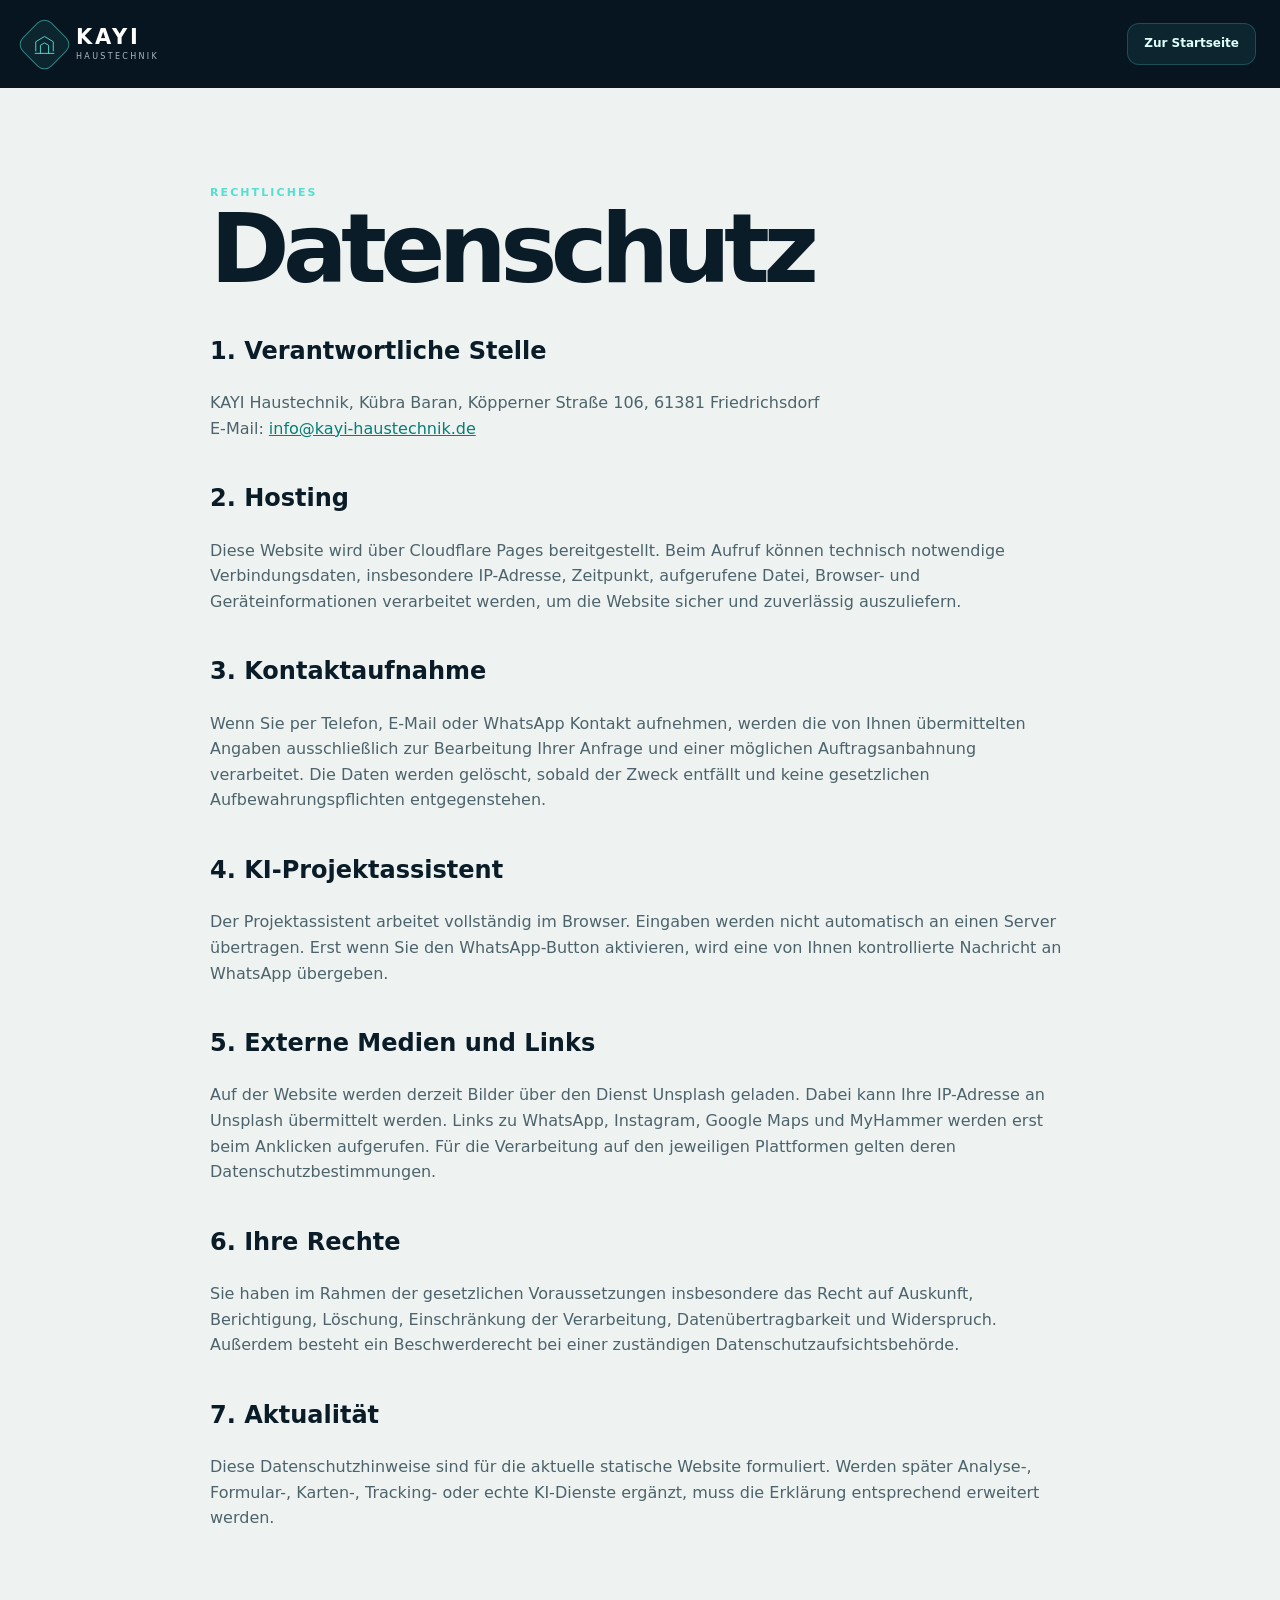
==== datenschutz.html @ f4cd5884 "Add privacy page for static Cloudflare deployment" ====
<!doctype html><html lang="de"><head><meta charset="UTF-8"><meta name="viewport" content="width=device-width,initial-scale=1"><meta name="robots" content="index,follow"><meta name="theme-color" content="#071521"><link rel="icon" href="/favicon.svg" type="image/svg+xml"><link rel="stylesheet" href="/styles.css"><title>Datenschutz | KAYI Haustechnik</title></head><body class="legal-page"><header class="legal-header"><nav class="nav container"><a class="brand" href="/"><span class="brand-mark" aria-hidden="true"><svg viewBox="0 0 48 48"><path d="M9 34V18l15-9 15 9v16"></path><path d="M17 38V24l7-4 7 4v14"></path><path d="M8 38h32"></path></svg></span><span class="brand-copy"><strong>KAYI</strong><small>HAUSTECHNIK</small></span></a><a class="button button-small button-ghost" href="/">Zur Startseite</a></nav></header><main class="legal-main"><article class="container"><span class="section-index">RECHTLICHES</span><h1>Datenschutz</h1><h2>1. Verantwortliche Stelle</h2><p>KAYI Haustechnik, Kübra Baran, Köpperner Straße 106, 61381 Friedrichsdorf<br>E-Mail: <a href="mailto:info@kayi-haustechnik.de">info@kayi-haustechnik.de</a></p><h2>2. Hosting</h2><p>Diese Website wird über Cloudflare Pages bereitgestellt. Beim Aufruf können technisch notwendige Verbindungsdaten, insbesondere IP-Adresse, Zeitpunkt, aufgerufene Datei, Browser- und Geräteinformationen verarbeitet werden, um die Website sicher und zuverlässig auszuliefern.</p><h2>3. Kontaktaufnahme</h2><p>Wenn Sie per Telefon, E-Mail oder WhatsApp Kontakt aufnehmen, werden die von Ihnen übermittelten Angaben ausschließlich zur Bearbeitung Ihrer Anfrage und einer möglichen Auftragsanbahnung verarbeitet. Die Daten werden gelöscht, sobald der Zweck entfällt und keine gesetzlichen Aufbewahrungspflichten entgegenstehen.</p><h2>4. KI-Projektassistent</h2><p>Der Projektassistent arbeitet vollständig im Browser. Eingaben werden nicht automatisch an einen Server übertragen. Erst wenn Sie den WhatsApp-Button aktivieren, wird eine von Ihnen kontrollierte Nachricht an WhatsApp übergeben.</p><h2>5. Externe Medien und Links</h2><p>Auf der Website werden derzeit Bilder über den Dienst Unsplash geladen. Dabei kann Ihre IP-Adresse an Unsplash übermittelt werden. Links zu WhatsApp, Instagram, Google Maps und MyHammer werden erst beim Anklicken aufgerufen. Für die Verarbeitung auf den jeweiligen Plattformen gelten deren Datenschutzbestimmungen.</p><h2>6. Ihre Rechte</h2><p>Sie haben im Rahmen der gesetzlichen Voraussetzungen insbesondere das Recht auf Auskunft, Berichtigung, Löschung, Einschränkung der Verarbeitung, Datenübertragbarkeit und Widerspruch. Außerdem besteht ein Beschwerderecht bei einer zuständigen Datenschutzaufsichtsbehörde.</p><h2>7. Aktualität</h2><p>Diese Datenschutzhinweise sind für die aktuelle statische Website formuliert. Werden später Analyse-, Formular-, Karten-, Tracking- oder echte KI-Dienste ergänzt, muss die Erklärung entsprechend erweitert werden.</p></article></main></body></html>
---- styles.css ----
:root{--bg:#071521;--bg-soft:#0b1d2b;--surface:rgba(255,255,255,.065);--surface-strong:#102735;--ink:#f4f7f8;--muted:#aab8c0;--line:rgba(255,255,255,.13);--cyan:#54dfd1;--cyan-strong:#22c7b8;--warm:#ff9f66;--paper:#eef3f2;--paper-deep:#dfe8e6;--dark-ink:#0a1c27;--radius:24px;--shadow:0 35px 90px rgba(0,0,0,.32);--container:min(1240px,calc(100vw - 48px))}*{box-sizing:border-box}html{scroll-behavior:smooth}body{margin:0;background:var(--bg);color:var(--ink);font-family:Inter,ui-sans-serif,system-ui,-apple-system,BlinkMacSystemFont,"Segoe UI",sans-serif;font-size:16px;line-height:1.6;overflow-x:hidden}body.menu-open,body.dialog-open{overflow:hidden}button,input,textarea{font:inherit}a{color:inherit;text-decoration:none}button{color:inherit}img,svg{display:block;max-width:100%}svg{fill:none;stroke:currentColor;stroke-width:1.7;stroke-linecap:round;stroke-linejoin:round}.container{width:var(--container);margin-inline:auto}.section{position:relative;padding:116px 0}.skip-link{position:fixed;left:16px;top:-60px;z-index:9999;background:#fff;color:#000;padding:10px 16px;border-radius:8px}.skip-link:focus{top:16px}.ambient{position:fixed;z-index:-3;border-radius:50%;filter:blur(90px);pointer-events:none;opacity:.23}.ambient-one{width:520px;height:520px;right:-220px;top:130px;background:#1ec7b7}.ambient-two{width:440px;height:440px;left:-260px;top:820px;background:#f27d50;opacity:.09}.noise{position:fixed;inset:0;z-index:-1;pointer-events:none;opacity:.035;background-image:url("data:image/svg+xml,%3Csvg viewBox='0 0 180 180' xmlns='http://www.w3.org/2000/svg'%3E%3Cfilter id='n'%3E%3CfeTurbulence type='fractalNoise' baseFrequency='.8' numOctaves='3' stitchTiles='stitch'/%3E%3C/filter%3E%3Crect width='100%25' height='100%25' filter='url(%23n)' opacity='.55'/%3E%3C/svg%3E")}.site-header{position:relative;z-index:100}.topline{border-bottom:1px solid var(--line);color:#b5c3ca;font-size:12px;letter-spacing:.05em}.topline-inner{display:flex;align-items:center;justify-content:space-between;min-height:38px}.topline-inner>span{display:flex;align-items:center;gap:8px}.status-dot{width:7px;height:7px;border-radius:50%;background:var(--cyan);box-shadow:0 0 0 5px rgba(84,223,209,.12)}.topline-links{display:flex;gap:26px}.topline a:hover{color:var(--cyan)}.nav{height:88px;display:flex;align-items:center;justify-content:space-between}.site-header.scrolled{position:fixed;top:0;left:0;right:0;background:rgba(7,21,33,.83);backdrop-filter:blur(18px);border-bottom:1px solid var(--line);animation:slideDown .3s ease both}.site-header.scrolled .topline{display:none}.site-header.scrolled .nav{height:72px}@keyframes slideDown{from{transform:translateY(-100%)}}.brand{display:inline-flex;align-items:center;gap:11px}.brand-mark{width:41px;height:41px;border:1px solid rgba(84,223,209,.5);background:rgba(84,223,209,.08);display:grid;place-items:center;transform:rotate(45deg);border-radius:10px}.brand-mark svg{width:28px;transform:rotate(-45deg);color:var(--cyan);stroke-width:1.6}.brand-copy{display:flex;flex-direction:column;line-height:1}.brand-copy strong{font-size:21px;letter-spacing:.13em}.brand-copy small{color:var(--muted);letter-spacing:.29em;font-size:8px;margin-top:5px}.nav-menu{display:flex;align-items:center;gap:31px;font-size:14px}.nav-menu>a{color:#c9d2d7;position:relative}.nav-menu>a:after{content:"";position:absolute;height:1px;background:var(--cyan);left:0;right:100%;bottom:-6px;transition:right .25s ease}.nav-menu>a:hover{color:#fff}.nav-menu>a:hover:after{right:0}.menu-toggle{display:none;border:0;background:transparent;width:44px;height:44px;padding:10px}.menu-toggle span{display:block;height:1px;background:#fff;margin:7px 0;transition:transform .25s ease}.button{display:inline-flex;align-items:center;justify-content:center;gap:12px;min-height:54px;padding:0 22px;border:1px solid transparent;border-radius:14px;font-weight:720;font-size:14px;cursor:pointer;transition:transform .25s ease,background .25s ease,border-color .25s ease,box-shadow .25s ease}.button:hover{transform:translateY(-2px)}.button svg{width:20px}.button-primary{background:var(--cyan);color:#05211f;box-shadow:0 14px 35px rgba(34,199,184,.18)}.button-primary:hover{background:#77eee2;box-shadow:0 17px 42px rgba(34,199,184,.28)}.button-secondary{color:#fff;background:rgba(255,255,255,.045);border-color:var(--line)}.button-secondary:hover{border-color:rgba(84,223,209,.5);background:rgba(84,223,209,.07)}.button-small{min-height:42px;padding:0 16px;font-size:12px;border-radius:12px}.button-ghost{background:rgba(84,223,209,.08);border-color:rgba(84,223,209,.22);color:#dffffb}.spark-icon{color:var(--cyan)}.hero{padding-top:70px;padding-bottom:38px;min-height:calc(100vh - 126px);display:grid;align-content:center}.hero-grid{display:grid;grid-template-columns:1.03fr .97fr;gap:80px;align-items:center}.eyebrow,.section-index{color:var(--cyan);font-size:11px;font-weight:760;letter-spacing:.19em;text-transform:uppercase}.eyebrow{display:flex;align-items:center;gap:10px;margin-bottom:24px}.eyebrow:before{content:"";width:42px;height:1px;background:var(--cyan)}h1,h2,h3,p{margin-top:0}h1{font-size:clamp(3.2rem,6.4vw,6.2rem);max-width:780px;letter-spacing:-.07em;line-height:.94;margin-bottom:28px;font-weight:760}h1 em{display:block;color:var(--cyan);font-style:normal;font-weight:560}.hero-lead{color:#c0ccd2;font-size:clamp(1rem,1.4vw,1.2rem);max-width:650px;margin-bottom:32px}.hero-actions{display:flex;flex-wrap:wrap;gap:12px}.hero-trust{display:flex;align-items:center;gap:24px;margin-top:42px}.rating{display:grid;grid-template-columns:auto auto;column-gap:10px;line-height:1.2}.rating:hover strong{color:var(--cyan)}.rating .stars{grid-column:1/-1;color:#ffd26a;font-size:13px;letter-spacing:.1em;margin-bottom:5px}.rating strong,.trust-copy strong{font-size:14px}.rating small,.trust-copy small{color:var(--muted);font-size:11px}.trust-copy{display:flex;flex-direction:column}.trust-divider{width:1px;height:40px;background:var(--line)}.hero-visual{position:relative;max-width:570px;justify-self:end;width:100%}.visual-frame{position:relative;height:min(640px,66vh);min-height:530px;overflow:hidden;border-radius:160px 24px 160px 24px;border:1px solid rgba(255,255,255,.16);box-shadow:var(--shadow);isolation:isolate}.visual-image{position:absolute;inset:0;background-image:url("https://images.unsplash.com/photo-1620626011761-996317b8d101?auto=format&fit=crop&w=1400&q=88");background-size:cover;background-position:center;transform:scale(1.02);transition:transform 1s ease}.hero-visual:hover .visual-image{transform:scale(1.06)}.visual-overlay{position:absolute;inset:0;background:linear-gradient(180deg,rgba(4,15,23,.08),rgba(4,15,23,.08) 50%,rgba(4,15,23,.82))}.visual-grid{position:absolute;inset:0;opacity:.12;background-image:linear-gradient(rgba(255,255,255,.25) 1px,transparent 1px),linear-gradient(90deg,rgba(255,255,255,.25) 1px,transparent 1px);background-size:80px 80px;mask-image:linear-gradient(to bottom,#000,transparent 58%)}.project-chip{position:absolute;z-index:3;display:flex;align-items:center;gap:12px;padding:12px 16px;background:rgba(7,21,33,.72);backdrop-filter:blur(15px);border:1px solid rgba(255,255,255,.18);border-radius:16px;box-shadow:0 20px 40px rgba(0,0,0,.22)}.project-chip small,.project-chip strong{display:block}.project-chip small{color:var(--muted);font-size:9px;letter-spacing:.13em;text-transform:uppercase}.project-chip strong{font-size:12px;white-space:nowrap}.chip-top{right:-32px;top:110px;animation:float 5s ease-in-out infinite}.chip-bottom{left:-32px;bottom:160px;animation:float 5s 1.2s ease-in-out infinite}@keyframes float{50%{transform:translateY(-8px)}}.chip-icon{width:38px;height:38px;display:grid;place-items:center;border-radius:11px}.chip-icon svg{width:21px}.chip-icon.warm{background:rgba(255,159,102,.16);color:var(--warm)}.chip-icon.water{background:rgba(84,223,209,.16);color:var(--cyan)}.visual-caption{position:absolute;z-index:3;left:28px;right:28px;bottom:28px;display:grid;grid-template-columns:44px 1fr;align-items:start;gap:14px}.visual-caption>span{border-top:1px solid var(--cyan);padding-top:8px;color:var(--cyan);font-size:11px}.visual-caption p{font-size:13px;color:#d8e0e3;margin:0}.visual-caption strong{color:#fff;font-size:16px}.orbit{position:absolute;border:1px solid rgba(84,223,209,.15);border-radius:50%;pointer-events:none}.orbit-a{width:310px;height:310px;right:-110px;top:-55px}.orbit-b{width:130px;height:130px;left:-50px;bottom:20px}.hero-strip{display:flex;align-items:center;justify-content:space-between;margin-top:54px;border-top:1px solid var(--line);border-bottom:1px solid var(--line);min-height:72px;color:#8fa0a9;font-size:10px;font-weight:750;letter-spacing:.18em}.hero-strip i{width:4px;height:4px;border-radius:50%;background:var(--cyan);opacity:.65}.intro{background:var(--paper);color:var(--dark-ink);border-radius:46px 46px 0 0}.section-heading{display:grid;grid-template-columns:1fr .58fr;gap:80px;align-items:end;margin-bottom:58px}.section-heading h2,.showcase-sticky h2,.contact-copy h2{font-size:clamp(2.6rem,5vw,5.2rem);line-height:1;letter-spacing:-.06em;margin:16px 0 0}.section-heading h2 span,.showcase-sticky h2 span,.contact-copy h2 span{color:var(--cyan-strong);font-weight:520}.section-heading>p{max-width:520px;color:#597078;margin:0;font-size:17px}.services-grid{display:grid;grid-template-columns:1.2fr .8fr .8fr;gap:18px}.service-card{position:relative;min-height:330px;overflow:hidden;display:flex;flex-direction:column;padding:28px;background:#f7f9f9;border:1px solid rgba(7,21,33,.09);border-radius:22px;transition:transform .28s ease,box-shadow .28s ease,border-color .28s ease}.service-card:hover{transform:translateY(-6px);box-shadow:0 25px 55px rgba(17,39,53,.12);border-color:rgba(34,199,184,.35)}.service-featured{grid-row:span 2;min-height:678px;color:#fff;justify-content:end}.service-card:nth-child(4){grid-column:2/4;min-height:330px}.service-media,.service-shade{position:absolute;inset:0}.media-bath{background-image:url("https://images.unsplash.com/photo-1600566753190-17f0baa2a6c3?auto=format&fit=crop&w=1200&q=86");background-size:cover;background-position:center;transition:transform .7s ease}.service-featured:hover .service-media{transform:scale(1.045)}.service-shade{background:linear-gradient(180deg,rgba(4,15,23,.06),rgba(4,15,23,.8))}.service-number{position:absolute;top:22px;right:24px;color:rgba(7,21,33,.36);font-size:11px;font-weight:750;letter-spacing:.16em}.service-featured .service-number{color:rgba(255,255,255,.7)}.service-content{position:relative;z-index:2}.service-icon{width:48px;height:48px;display:grid;place-items:center;border-radius:14px;background:rgba(34,199,184,.12);color:var(--cyan-strong);margin-bottom:auto}.service-icon svg{width:25px}.service-featured .service-icon{background:rgba(84,223,209,.18);color:var(--cyan);margin-bottom:24px}.service-card h3{margin-top:auto;margin-bottom:12px;font-size:24px;letter-spacing:-.035em}.service-featured h3{font-size:34px}.service-card p{color:#61747b;margin-bottom:22px;max-width:560px}.service-featured p{color:#d6dfe2}.service-tags{display:flex;flex-wrap:wrap;gap:7px;margin-top:auto}.service-tags span{border:1px solid rgba(7,21,33,.12);border-radius:999px;padding:5px 9px;font-size:10px;color:#536970}.text-link{border:0;border-top:1px solid rgba(255,255,255,.2);background:transparent;color:#fff;width:100%;display:flex;justify-content:space-between;padding:17px 0 0;cursor:pointer;font-weight:720}.project-showcase{background:var(--paper);color:var(--dark-ink);padding-top:70px}.showcase-grid{display:grid;grid-template-columns:.72fr 1.28fr;gap:80px;align-items:start}.showcase-sticky{position:sticky;top:120px;padding-top:26px}.showcase-sticky p{color:#597078;font-size:17px;max-width:470px;margin:28px 0}.showcase-sticky .button-secondary{color:var(--dark-ink);border-color:rgba(7,21,33,.16)}.showcase-cards{display:grid;gap:24px}.showcase-card{overflow:hidden;background:#fff;border-radius:26px;box-shadow:0 24px 60px rgba(17,39,53,.09)}.showcase-image{height:440px;background-size:cover;background-position:center}.image-one{background-image:url("https://images.unsplash.com/photo-1552321554-5fefe8c9ef14?auto=format&fit=crop&w=1400&q=86")}.image-two{background-image:url("https://images.unsplash.com/photo-1584622650111-993a426fbf0a?auto=format&fit=crop&w=1400&q=86")}.showcase-copy{padding:32px}.showcase-copy>span{color:var(--cyan-strong);font-size:10px;font-weight:800;letter-spacing:.2em}.showcase-copy h3{font-size:clamp(1.8rem,3vw,3rem);line-height:1.07;letter-spacing:-.05em;max-width:660px;margin:10px 0 14px}.showcase-copy p{color:#60747c;margin-bottom:0;max-width:600px}.showcase-dark{background:var(--bg-soft);color:#fff}.showcase-dark .showcase-copy p{color:#aab8c0}.system-visual{position:relative;min-height:400px;overflow:hidden;background-image:radial-gradient(circle at 50% 50%,rgba(84,223,209,.13),transparent 45%),linear-gradient(rgba(255,255,255,.04) 1px,transparent 1px),linear-gradient(90deg,rgba(255,255,255,.04) 1px,transparent 1px);background-size:auto,42px 42px,42px 42px;display:grid;place-items:center}.system-ring{width:190px;height:190px;border-radius:50%;border:1px solid rgba(84,223,209,.55);display:grid;place-content:center;text-align:center;box-shadow:0 0 0 26px rgba(84,223,209,.04),0 0 0 52px rgba(84,223,209,.025)}.system-ring span{color:var(--cyan);font-size:42px;font-weight:760;line-height:1}.system-ring small{color:var(--muted);margin-top:8px}.pipe{position:absolute;border:1px solid rgba(84,223,209,.32);border-radius:999px}.pipe:after{content:"";position:absolute;width:8px;height:8px;border-radius:50%;background:var(--cyan);box-shadow:0 0 18px var(--cyan);animation:pulse 2.4s infinite}.pipe-a{width:310px;height:110px;transform:rotate(18deg)}.pipe-a:after{top:12px;left:45px}.pipe-b{width:370px;height:170px;transform:rotate(-18deg)}.pipe-b:after{right:58px;bottom:18px;animation-delay:.8s}.pipe-c{width:430px;height:240px;transform:rotate(7deg)}.pipe-c:after{left:22px;bottom:75px;animation-delay:1.5s}@keyframes pulse{50%{transform:scale(1.6);opacity:.5}}.process{background:var(--bg)}.process-grid{display:grid;grid-template-columns:repeat(4,1fr);border-top:1px solid var(--line);border-bottom:1px solid var(--line)}.process-step{position:relative;min-height:320px;padding:32px 28px;border-right:1px solid var(--line)}.process-step:last-child{border-right:0}.process-step>span{color:var(--cyan);font-size:10px;letter-spacing:.16em}.process-icon{width:58px;height:58px;margin:44px 0 34px;border:1px solid rgba(84,223,209,.3);border-radius:50%;display:grid;place-items:center;color:var(--cyan);font-size:22px;transition:transform .3s ease,background .3s ease}.process-step:hover .process-icon{transform:rotate(-8deg) scale(1.08);background:rgba(84,223,209,.1)}.process-step h3{font-size:21px;margin-bottom:10px}.process-step p{color:var(--muted);font-size:14px;margin-bottom:0}.proof{padding-top:38px}.proof-card{position:relative;border:1px solid var(--line);border-radius:28px;padding:72px clamp(28px,6vw,90px);overflow:hidden;background:linear-gradient(135deg,rgba(255,255,255,.055),rgba(84,223,209,.035))}.proof-card:after{content:"";position:absolute;width:360px;height:360px;right:-180px;bottom:-200px;border-radius:50%;border:1px solid rgba(84,223,209,.22);box-shadow:0 0 0 45px rgba(84,223,209,.025),0 0 0 90px rgba(84,223,209,.018)}.quote-mark{color:var(--cyan);font:120px/1 Georgia,serif;height:60px;opacity:.65}blockquote{margin:22px 0 42px;max-width:980px;font-size:clamp(1.55rem,3.2vw,3rem);line-height:1.18;letter-spacing:-.04em}.quote-meta{display:flex;align-items:center;gap:13px}.avatar{width:46px;height:46px;border-radius:50%;display:grid;place-items:center;background:var(--cyan);color:var(--dark-ink);font-weight:800}.quote-meta>div:nth-child(2){display:flex;flex-direction:column}.quote-meta strong{font-size:13px}.quote-meta span{color:var(--muted);font-size:11px}.quote-rating{margin-left:auto;color:#ffd26a;font-size:12px;letter-spacing:.08em}.quote-rating strong{color:#fff;margin-left:7px}.contact{padding-bottom:130px}.contact-shell{display:grid;grid-template-columns:1.15fr .85fr;min-height:580px;background:var(--paper);color:var(--dark-ink);border-radius:34px;overflow:hidden;box-shadow:var(--shadow)}.contact-copy{padding:clamp(36px,6vw,84px);display:flex;flex-direction:column;align-items:flex-start;justify-content:center;background-image:linear-gradient(135deg,rgba(34,199,184,.08),transparent 52%)}.contact-copy h2{margin:16px 0 25px}.contact-copy p{max-width:610px;color:#597078;margin-bottom:32px}.contact-panel{display:grid;background:var(--bg-soft);color:#fff}.contact-panel a{display:flex;align-items:center;gap:18px;padding:28px 34px;border-bottom:1px solid var(--line);transition:background .25s ease}.contact-panel a:last-child{border-bottom:0}.contact-panel a:hover{background:rgba(84,223,209,.06)}.contact-symbol{width:44px;height:44px;display:grid;place-items:center;border-radius:13px;background:rgba(84,223,209,.1);color:var(--cyan);font-weight:800}.contact-panel small,.contact-panel strong{display:block}.contact-panel small{color:var(--muted);font-size:10px;letter-spacing:.12em;text-transform:uppercase}.contact-panel strong{margin-top:3px;font-size:15px}.footer{border-top:1px solid var(--line);padding:62px 0 32px}.footer-top{display:grid;grid-template-columns:1fr 1fr auto;gap:50px;align-items:center;padding-bottom:54px}.footer-top p{color:var(--muted);margin:0;font-size:14px}.footer-socials{display:flex;gap:22px;font-size:13px}.footer-socials a:hover{color:var(--cyan)}.footer-bottom{border-top:1px solid var(--line);padding-top:26px;display:flex;align-items:center;justify-content:space-between;color:#81929b;font-size:11px}.footer-bottom div{display:flex;gap:22px}.footer-bottom a:hover{color:#fff}.floating-actions{position:fixed;z-index:90;right:22px;bottom:24px;display:flex;flex-direction:column;gap:10px}.float-button{width:48px;height:48px;display:grid;place-items:center;border:1px solid rgba(255,255,255,.17);border-radius:15px;background:rgba(7,21,33,.78);backdrop-filter:blur(15px);box-shadow:0 15px 35px rgba(0,0,0,.25);cursor:pointer;transition:transform .25s ease,background .25s ease}.float-button:hover{transform:translateY(-3px) scale(1.04)}.float-button svg{width:21px}.float-button .fill{fill:currentColor;stroke:none}.float-instagram{color:#ffb0d3}.float-whatsapp{color:#73e4a7}.float-ai{background:var(--cyan);color:var(--dark-ink);border-color:transparent;font-size:20px}.mobile-bar{display:none}.reveal{opacity:0;transform:translateY(22px);transition:opacity .75s ease,transform .75s cubic-bezier(.2,.75,.25,1);transition-delay:var(--delay,0ms)}.reveal.is-visible{opacity:1;transform:translateY(0)}.assistant-dialog{width:min(760px,calc(100vw - 28px));padding:0;border:0;border-radius:26px;color:#fff;background:transparent;box-shadow:0 45px 110px rgba(0,0,0,.55)}.assistant-dialog::backdrop{background:rgba(2,10,16,.78);backdrop-filter:blur(8px)}.assistant-shell{overflow:hidden;border:1px solid rgba(255,255,255,.13);border-radius:26px;background:#0a1c29}.assistant-header{display:flex;justify-content:space-between;align-items:center;padding:22px 24px;border-bottom:1px solid var(--line)}.assistant-title{display:flex;align-items:center;gap:13px}.assistant-title strong,.assistant-title small{display:block}.assistant-title small{color:var(--muted);font-size:11px}.assistant-logo{width:42px;height:42px;border-radius:13px;display:grid;place-items:center;background:var(--cyan);color:var(--dark-ink);font-size:20px}.assistant-close{border:0;background:rgba(255,255,255,.07);width:38px;height:38px;border-radius:12px;font-size:24px;cursor:pointer}.assistant-progress{height:3px;background:rgba(255,255,255,.06)}.assistant-progress span{display:block;width:0;height:100%;background:var(--cyan);transition:width .35s ease}.assistant-body{padding:34px 28px 28px;min-height:360px}.assistant-kicker{color:var(--cyan);font-size:10px;letter-spacing:.16em;font-weight:800;text-transform:uppercase}.assistant-body h3{font-size:clamp(1.7rem,4vw,2.5rem);line-height:1.08;letter-spacing:-.04em;margin:10px 0}.assistant-body>p{color:var(--muted)}.assistant-options{display:grid;grid-template-columns:repeat(2,1fr);gap:11px;margin-top:25px}.assistant-option{text-align:left;min-height:86px;padding:17px;border:1px solid var(--line);border-radius:16px;background:rgba(255,255,255,.035);cursor:pointer;transition:border-color .22s ease,background .22s ease,transform .22s ease}.assistant-option:hover{transform:translateY(-2px);border-color:rgba(84,223,209,.55);background:rgba(84,223,209,.07)}.assistant-option strong,.assistant-option small{display:block}.assistant-option small{color:var(--muted);font-size:11px;margin-top:4px}.assistant-field{display:grid;gap:8px;margin-top:22px}.assistant-field label{font-size:12px;color:#d7e0e4}.assistant-field input,.assistant-field textarea{width:100%;border:1px solid var(--line);border-radius:14px;background:rgba(255,255,255,.045);color:#fff;padding:14px 15px;outline:none}.assistant-field textarea{min-height:100px;resize:vertical}.assistant-field input:focus,.assistant-field textarea:focus{border-color:var(--cyan);box-shadow:0 0 0 3px rgba(84,223,209,.1)}.assistant-next,.assistant-submit{margin-top:22px;width:100%}.assistant-summary{margin-top:22px;display:grid;gap:9px}.assistant-summary div{display:flex;justify-content:space-between;gap:20px;border-bottom:1px solid var(--line);padding:10px 0}.assistant-summary span{color:var(--muted)}.assistant-summary strong{text-align:right}.assistant-footer{display:flex;align-items:center;justify-content:space-between;gap:18px;padding:17px 24px;border-top:1px solid var(--line);color:#81929b;font-size:9px}.assistant-back{border:0;background:transparent;color:var(--cyan);cursor:pointer;padding:5px 0;visibility:hidden}.assistant-back.visible{visibility:visible}.legal-page{background:var(--paper);color:var(--dark-ink);min-height:100vh}.legal-header{background:var(--bg);color:#fff}.legal-main{padding:90px 0 120px}.legal-main article{max-width:860px}.legal-main h1{color:var(--dark-ink);font-size:clamp(3rem,8vw,6rem)}.legal-main h2{margin-top:38px;font-size:24px}.legal-main p,.legal-main li{color:#4d636b}.legal-main a{color:#087d74;text-decoration:underline}@media(max-width:1050px){.hero-grid{gap:42px}.chip-top{right:-10px}.chip-bottom{left:-10px}.services-grid{grid-template-columns:1fr 1fr}.service-featured{grid-row:span 2}.service-card:nth-child(4){grid-column:auto}.showcase-grid{gap:45px}.process-grid{grid-template-columns:repeat(2,1fr)}.process-step:nth-child(2){border-right:0}.process-step:nth-child(-n+2){border-bottom:1px solid var(--line)}}@media(max-width:800px){:root{--container:min(100% - 30px,680px)}.section{padding:80px 0}.topline-links a:last-child{display:none}.nav{height:74px}.menu-toggle{display:block;position:relative;z-index:3}.menu-toggle[aria-expanded=true] span:first-child{transform:translateY(4px) rotate(45deg)}.menu-toggle[aria-expanded=true] span:last-child{transform:translateY(-4px) rotate(-45deg)}.nav-menu{position:fixed;inset:0;z-index:2;background:rgba(7,21,33,.98);flex-direction:column;justify-content:center;gap:28px;font-size:25px;opacity:0;pointer-events:none;transform:translateY(-12px);transition:opacity .25s ease,transform .25s ease}.nav-menu.open{opacity:1;pointer-events:auto;transform:translateY(0)}.nav-menu .button{font-size:14px}.brand{position:relative;z-index:3}.hero{min-height:auto;padding-top:45px}.hero-grid{grid-template-columns:1fr}h1{font-size:clamp(3.3rem,15vw,5.4rem)}.hero-visual{max-width:none}.visual-frame{height:560px;min-height:0;border-radius:110px 22px 110px 22px}.hero-strip{overflow:hidden;gap:25px;justify-content:flex-start}.hero-strip span:nth-of-type(n+4),.hero-strip i:nth-of-type(n+4){display:none}.section-heading{grid-template-columns:1fr;gap:28px}.services-grid{grid-template-columns:1fr}.service-featured{min-height:570px;grid-row:auto}.service-card:nth-child(4){grid-column:auto}.showcase-grid{grid-template-columns:1fr}.showcase-sticky{position:static}.contact-shell{grid-template-columns:1fr}.contact-panel{min-height:420px}.footer-top{grid-template-columns:1fr;gap:28px}.footer-bottom{flex-wrap:wrap;gap:18px}.floating-actions{display:none}.mobile-bar{position:fixed;z-index:95;display:grid;grid-template-columns:1fr 1.25fr 1fr;left:10px;right:10px;bottom:9px;min-height:56px;padding:5px;background:rgba(7,21,33,.88);backdrop-filter:blur(18px);border:1px solid var(--line);border-radius:16px;box-shadow:0 16px 40px rgba(0,0,0,.32)}.mobile-bar a,.mobile-bar button{display:grid;place-items:center;border:0;background:transparent;color:#d5dfe2;font-size:10px;font-weight:750;cursor:pointer}.mobile-bar button{background:var(--cyan);color:var(--dark-ink);border-radius:11px;font-size:11px}.footer{padding-bottom:90px}}@media(max-width:560px){.topline-inner{font-size:10px}.topline-links{gap:12px}.brand-mark{width:36px;height:36px}.brand-copy strong{font-size:18px}.hero-lead{font-size:15px}.hero-actions{display:grid}.button{width:100%}.hero-trust{gap:14px}.visual-frame{height:470px;border-radius:86px 18px 86px 18px}.project-chip{padding:10px 12px}.chip-top{right:8px;top:68px}.chip-bottom{left:8px;bottom:128px}.project-chip strong{font-size:10px}.chip-icon{width:32px;height:32px}.section-heading h2,.showcase-sticky h2,.contact-copy h2{font-size:clamp(2.5rem,13vw,4rem)}.service-card{padding:23px}.showcase-image{height:320px}.showcase-copy{padding:25px}.process-grid{grid-template-columns:1fr}.process-step,.process-step:nth-child(2){border-right:0;border-bottom:1px solid var(--line)}.process-step:last-child{border-bottom:0}.proof-card{padding:50px 22px}.quote-meta{align-items:flex-start;flex-wrap:wrap}.quote-rating{width:100%;margin-left:59px}.contact-copy{padding:40px 24px}.contact-panel a{padding:23px 22px}.assistant-options{grid-template-columns:1fr}.assistant-dialog{width:calc(100vw - 14px);max-height:calc(100vh - 16px)}.assistant-shell{max-height:calc(100vh - 16px);overflow-y:auto}.assistant-body{min-height:330px;padding:28px 20px 22px}.assistant-footer{align-items:flex-start}}@media(prefers-reduced-motion:reduce){*,*:before,*:after{scroll-behavior:auto!important;animation-duration:.001ms!important;animation-iteration-count:1!important;transition-duration:.001ms!important}.reveal{opacity:1;transform:none}}
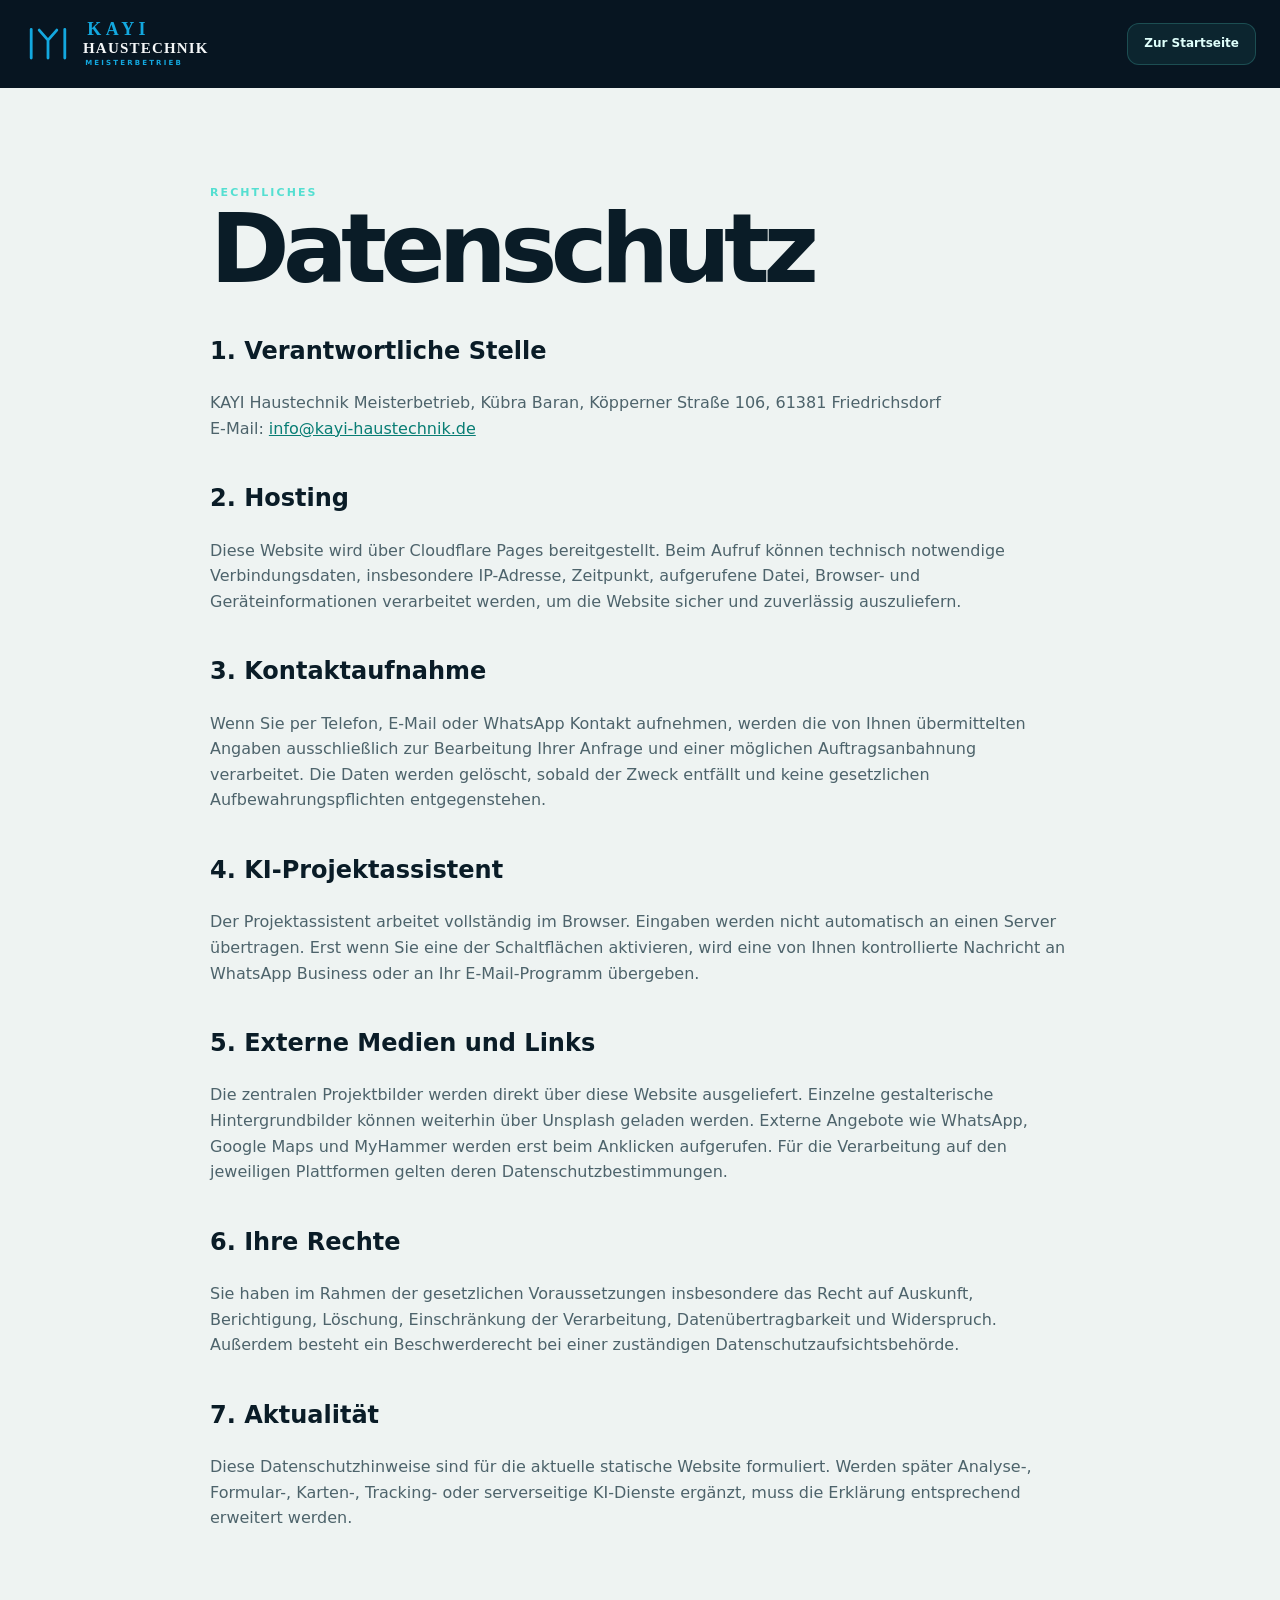
==== commit 58787616: "Align privacy page with updated branding and lead channels" ====
--- a/datenschutz.html
+++ b/datenschutz.html
@@ -1 +1 @@
-<!doctype html><html lang="de"><head><meta charset="UTF-8"><meta name="viewport" content="width=device-width,initial-scale=1"><meta name="robots" content="index,follow"><meta name="theme-color" content="#071521"><link rel="icon" href="/favicon.svg" type="image/svg+xml"><link rel="stylesheet" href="/styles.css"><title>Datenschutz | KAYI Haustechnik</title></head><body class="legal-page"><header class="legal-header"><nav class="nav container"><a class="brand" href="/"><span class="brand-mark" aria-hidden="true"><svg viewBox="0 0 48 48"><path d="M9 34V18l15-9 15 9v16"></path><path d="M17 38V24l7-4 7 4v14"></path><path d="M8 38h32"></path></svg></span><span class="brand-copy"><strong>KAYI</strong><small>HAUSTECHNIK</small></span></a><a class="button button-small button-ghost" href="/">Zur Startseite</a></nav></header><main class="legal-main"><article class="container"><span class="section-index">RECHTLICHES</span><h1>Datenschutz</h1><h2>1. Verantwortliche Stelle</h2><p>KAYI Haustechnik, Kübra Baran, Köpperner Straße 106, 61381 Friedrichsdorf<br>E-Mail: <a href="mailto:info@kayi-haustechnik.de">info@kayi-haustechnik.de</a></p><h2>2. Hosting</h2><p>Diese Website wird über Cloudflare Pages bereitgestellt. Beim Aufruf können technisch notwendige Verbindungsdaten, insbesondere IP-Adresse, Zeitpunkt, aufgerufene Datei, Browser- und Geräteinformationen verarbeitet werden, um die Website sicher und zuverlässig auszuliefern.</p><h2>3. Kontaktaufnahme</h2><p>Wenn Sie per Telefon, E-Mail oder WhatsApp Kontakt aufnehmen, werden die von Ihnen übermittelten Angaben ausschließlich zur Bearbeitung Ihrer Anfrage und einer möglichen Auftragsanbahnung verarbeitet. Die Daten werden gelöscht, sobald der Zweck entfällt und keine gesetzlichen Aufbewahrungspflichten entgegenstehen.</p><h2>4. KI-Projektassistent</h2><p>Der Projektassistent arbeitet vollständig im Browser. Eingaben werden nicht automatisch an einen Server übertragen. Erst wenn Sie den WhatsApp-Button aktivieren, wird eine von Ihnen kontrollierte Nachricht an WhatsApp übergeben.</p><h2>5. Externe Medien und Links</h2><p>Auf der Website werden derzeit Bilder über den Dienst Unsplash geladen. Dabei kann Ihre IP-Adresse an Unsplash übermittelt werden. Links zu WhatsApp, Instagram, Google Maps und MyHammer werden erst beim Anklicken aufgerufen. Für die Verarbeitung auf den jeweiligen Plattformen gelten deren Datenschutzbestimmungen.</p><h2>6. Ihre Rechte</h2><p>Sie haben im Rahmen der gesetzlichen Voraussetzungen insbesondere das Recht auf Auskunft, Berichtigung, Löschung, Einschränkung der Verarbeitung, Datenübertragbarkeit und Widerspruch. Außerdem besteht ein Beschwerderecht bei einer zuständigen Datenschutzaufsichtsbehörde.</p><h2>7. Aktualität</h2><p>Diese Datenschutzhinweise sind für die aktuelle statische Website formuliert. Werden später Analyse-, Formular-, Karten-, Tracking- oder echte KI-Dienste ergänzt, muss die Erklärung entsprechend erweitert werden.</p></article></main></body></html>+<!doctype html><html lang="de"><head><meta charset="UTF-8"><meta name="viewport" content="width=device-width,initial-scale=1"><meta name="robots" content="index,follow"><meta name="theme-color" content="#071521"><link rel="icon" href="/favicon.svg" type="image/svg+xml"><link rel="stylesheet" href="/styles.css?v=20260730-1"><link rel="stylesheet" href="/client-updates.css?v=20260730-1"><title>Datenschutz | KAYI Haustechnik Meisterbetrieb</title></head><body class="legal-page"><header class="legal-header"><nav class="nav container"><a class="official-brand" href="/"><span class="official-logo-symbol" aria-hidden="true"><svg viewBox="0 0 120 100"><path d="M18 12v72M102 12v72M38 14l22 25 22-25M60 39v45"></path></svg></span><span class="official-logo-copy"><strong>KAYI</strong><b>HAUSTECHNIK</b><small>MEISTERBETRIEB</small></span></a><a class="button button-small button-ghost" href="/">Zur Startseite</a></nav></header><main class="legal-main"><article class="container"><span class="section-index">RECHTLICHES</span><h1>Datenschutz</h1><h2>1. Verantwortliche Stelle</h2><p>KAYI Haustechnik Meisterbetrieb, Kübra Baran, Köpperner Straße 106, 61381 Friedrichsdorf<br>E-Mail: <a href="mailto:info@kayi-haustechnik.de">info@kayi-haustechnik.de</a></p><h2>2. Hosting</h2><p>Diese Website wird über Cloudflare Pages bereitgestellt. Beim Aufruf können technisch notwendige Verbindungsdaten, insbesondere IP-Adresse, Zeitpunkt, aufgerufene Datei, Browser- und Geräteinformationen verarbeitet werden, um die Website sicher und zuverlässig auszuliefern.</p><h2>3. Kontaktaufnahme</h2><p>Wenn Sie per Telefon, E-Mail oder WhatsApp Kontakt aufnehmen, werden die von Ihnen übermittelten Angaben ausschließlich zur Bearbeitung Ihrer Anfrage und einer möglichen Auftragsanbahnung verarbeitet. Die Daten werden gelöscht, sobald der Zweck entfällt und keine gesetzlichen Aufbewahrungspflichten entgegenstehen.</p><h2>4. KI-Projektassistent</h2><p>Der Projektassistent arbeitet vollständig im Browser. Eingaben werden nicht automatisch an einen Server übertragen. Erst wenn Sie eine der Schaltflächen aktivieren, wird eine von Ihnen kontrollierte Nachricht an WhatsApp Business oder an Ihr E-Mail-Programm übergeben.</p><h2>5. Externe Medien und Links</h2><p>Die zentralen Projektbilder werden direkt über diese Website ausgeliefert. Einzelne gestalterische Hintergrundbilder können weiterhin über Unsplash geladen werden. Externe Angebote wie WhatsApp, Google Maps und MyHammer werden erst beim Anklicken aufgerufen. Für die Verarbeitung auf den jeweiligen Plattformen gelten deren Datenschutzbestimmungen.</p><h2>6. Ihre Rechte</h2><p>Sie haben im Rahmen der gesetzlichen Voraussetzungen insbesondere das Recht auf Auskunft, Berichtigung, Löschung, Einschränkung der Verarbeitung, Datenübertragbarkeit und Widerspruch. Außerdem besteht ein Beschwerderecht bei einer zuständigen Datenschutzaufsichtsbehörde.</p><h2>7. Aktualität</h2><p>Diese Datenschutzhinweise sind für die aktuelle statische Website formuliert. Werden später Analyse-, Formular-, Karten-, Tracking- oder serverseitige KI-Dienste ergänzt, muss die Erklärung entsprechend erweitert werden.</p></article></main></body></html>
--- a/client-updates.css
+++ b/client-updates.css
@@ -0,0 +1 @@
+html,body{width:100%;max-width:100%;overflow-x:hidden!important;overflow-x:clip!important}body{position:relative}*,*::before,*::after{min-width:0}.official-brand{display:inline-flex;align-items:center;gap:11px;flex:0 0 auto}.official-logo-symbol{width:48px;height:45px;color:#13a8df;flex:0 0 auto}.official-logo-symbol svg{width:100%;height:100%;stroke:currentColor;stroke-width:7;fill:none;stroke-linecap:round;stroke-linejoin:round}.official-logo-copy{display:flex;flex-direction:column;line-height:.92}.official-logo-copy strong{font-family:Georgia,"Times New Roman",serif;color:#13a8df;font-size:18px;font-weight:600;letter-spacing:.24em;padding-left:.24em}.official-logo-copy b{color:#f5f7f8;font-family:Georgia,"Times New Roman",serif;font-size:15px;font-weight:600;letter-spacing:.08em;margin-top:4px}.official-logo-copy small{color:#13a8df;font-size:7px;font-weight:800;letter-spacing:.31em;margin-top:5px;padding-left:.31em}.footer .official-logo-copy b{color:#f5f7f8}.topline-links{align-items:center}.topline-links a{white-space:nowrap}.topline-links .business-number{color:#8fece3}.visual-image{background-image:var(--kayi-photo-2,url("https://images.unsplash.com/photo-1620626011761-996317b8d101?auto=format&fit=crop&w=1400&q=88"))!important;background-position:center!important}.media-bath{background-image:var(--kayi-photo-1,url("https://images.unsplash.com/photo-1600566753190-17f0baa2a6c3?auto=format&fit=crop&w=1200&q=86"))!important;background-position:center!important}.image-one{background-image:var(--kayi-photo-1,url("https://images.unsplash.com/photo-1552321554-5fefe8c9ef14?auto=format&fit=crop&w=1400&q=86"))!important;background-position:center!important}.image-two{background-image:var(--kayi-photo-2,url("https://images.unsplash.com/photo-1584622650111-993a426fbf0a?auto=format&fit=crop&w=1400&q=86"))!important;background-position:center!important}.lead-actions{display:grid;grid-template-columns:1fr 1fr;gap:10px;margin-top:22px}.lead-actions .button{width:100%;margin:0}.button-mail{background:rgba(255,255,255,.045);border-color:rgba(255,255,255,.16);color:#fff}.button-mail:hover{border-color:rgba(84,223,209,.55);background:rgba(84,223,209,.08)}.footer-socials{align-items:center;flex-wrap:wrap}.social-pending{appearance:none;border:0;background:transparent;color:inherit;padding:0;font:inherit;cursor:pointer}.social-pending:hover{color:var(--cyan)}.social-toast{position:fixed;left:50%;bottom:88px;z-index:1000;max-width:calc(100% - 30px);transform:translate(-50%,18px);padding:11px 16px;border:1px solid rgba(255,255,255,.15);border-radius:12px;background:rgba(7,21,33,.94);color:#fff;box-shadow:0 18px 48px rgba(0,0,0,.35);font-size:12px;opacity:0;pointer-events:none;transition:.25s ease}.social-toast.show{opacity:1;transform:translate(-50%,0)}.contact-panel strong{overflow-wrap:anywhere}.assistant-dialog,.assistant-shell,.assistant-header,.assistant-body,.assistant-footer,.assistant-options,.assistant-option,.assistant-field,.assistant-summary{max-width:100%}.assistant-body{overflow-x:hidden}.mobile-bar>*{min-width:0}.mobile-bar a,.mobile-bar button{overflow:hidden;text-overflow:ellipsis;white-space:nowrap}.social-floating{color:#d4dce0}.social-floating.tiktok{color:#fff}.social-floating.instagram{color:#ffb0d3}.social-floating svg{width:21px}.contact-panel .address-line strong{line-height:1.35}.assistant-contact-note{margin-top:12px!important;font-size:11px;color:#8ea0aa!important}.assistant-summary div{align-items:start}.assistant-summary strong{overflow-wrap:anywhere}@media(max-width:1050px){.topline-links .email-top{display:none}}@media(max-width:800px){:root{--container:calc(100% - 30px)}.container{width:calc(100% - 30px)!important;max-width:680px}.mobile-bar{left:10px!important;right:10px!important;width:auto!important;max-width:none!important;grid-template-columns:minmax(0,1fr) minmax(0,1.25fr) minmax(0,1fr)!important;overflow:hidden}.hero,.intro,.project-showcase,.process,.proof,.contact,.footer,.site-header{overflow-x:hidden;overflow-x:clip}.hero-visual,.visual-frame,.contact-shell{max-width:100%}.orbit{display:none}.project-chip{max-width:calc(100% - 16px)}.topline-links .business-number{display:none}.official-logo-symbol{width:40px;height:37px}.official-logo-copy strong{font-size:15px}.official-logo-copy b{font-size:12px}.official-logo-copy small{font-size:6px}.assistant-dialog{width:auto!important;max-width:none!important;left:7px!important;right:7px!important;margin:auto!important}.assistant-shell{width:100%!important}.lead-actions{grid-template-columns:1fr}.footer-socials{gap:16px}}@media(max-width:430px){.official-brand{gap:7px}.official-logo-symbol{width:35px;height:33px}.official-logo-copy strong{font-size:13px}.official-logo-copy b{font-size:10px}.official-logo-copy small{font-size:5px}.topline-inner>span{max-width:54%;overflow:hidden;text-overflow:ellipsis;white-space:nowrap}.topline-links{gap:8px}.topline-links a{font-size:9px}.assistant-header{padding:18px 16px}.assistant-title strong{font-size:13px}.assistant-title small{font-size:9px}.assistant-footer{padding:14px 16px}.assistant-footer>span{max-width:78%}}
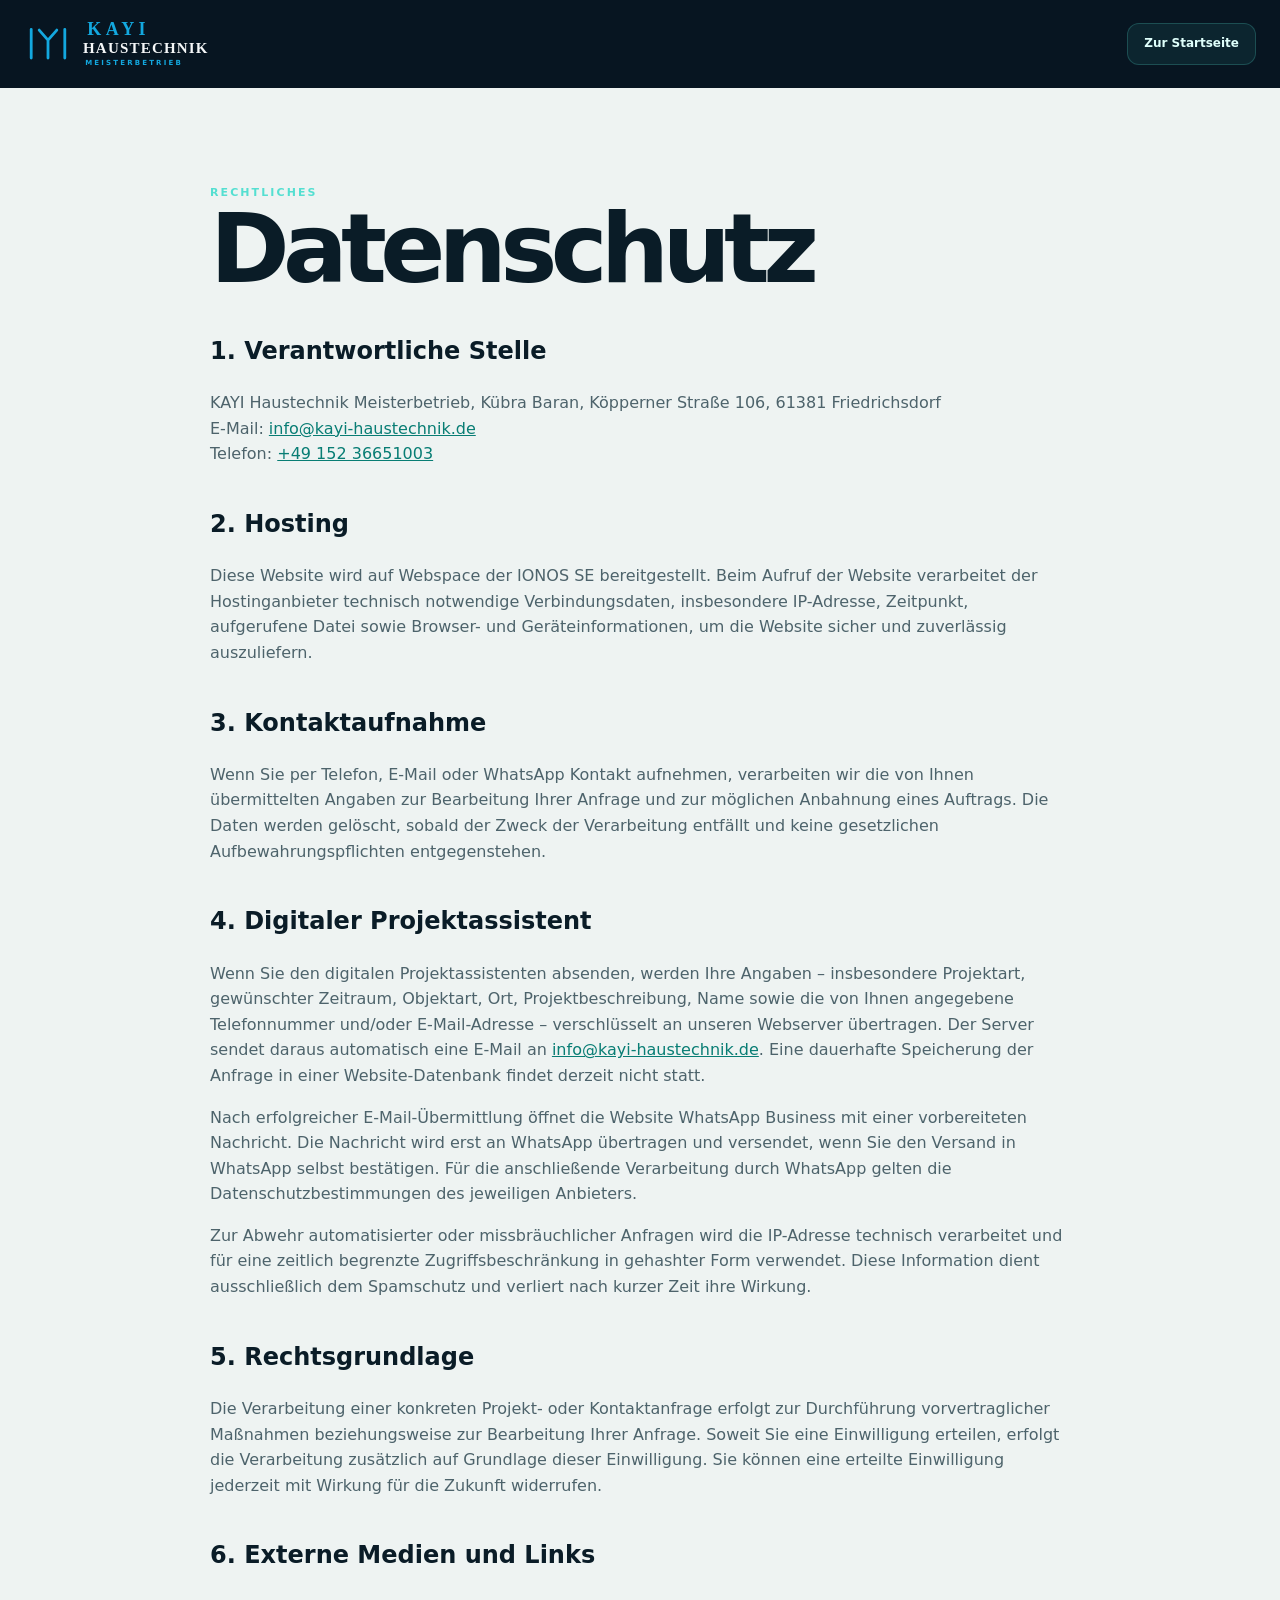
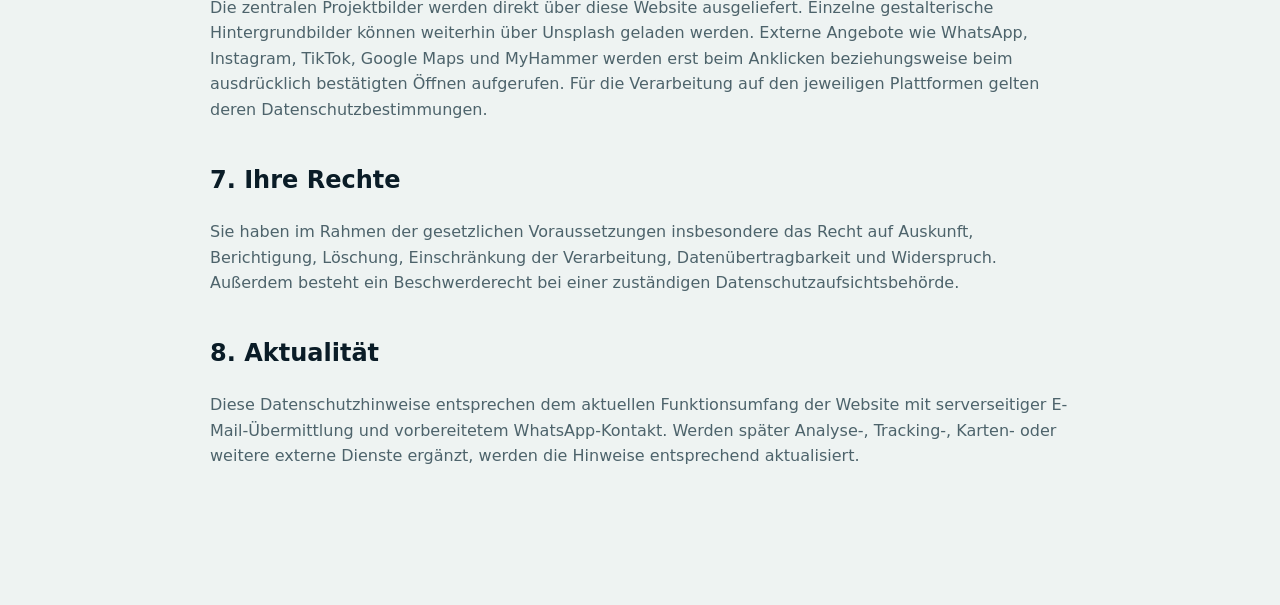
==== commit 6909416b: "Update privacy notice for server-side lead delivery" ====
--- a/datenschutz.html
+++ b/datenschutz.html
@@ -1 +1 @@
-<!doctype html><html lang="de"><head><meta charset="UTF-8"><meta name="viewport" content="width=device-width,initial-scale=1"><meta name="robots" content="index,follow"><meta name="theme-color" content="#071521"><link rel="icon" href="/favicon.svg" type="image/svg+xml"><link rel="stylesheet" href="/styles.css?v=20260730-1"><link rel="stylesheet" href="/client-updates.css?v=20260730-1"><title>Datenschutz | KAYI Haustechnik Meisterbetrieb</title></head><body class="legal-page"><header class="legal-header"><nav class="nav container"><a class="official-brand" href="/"><span class="official-logo-symbol" aria-hidden="true"><svg viewBox="0 0 120 100"><path d="M18 12v72M102 12v72M38 14l22 25 22-25M60 39v45"></path></svg></span><span class="official-logo-copy"><strong>KAYI</strong><b>HAUSTECHNIK</b><small>MEISTERBETRIEB</small></span></a><a class="button button-small button-ghost" href="/">Zur Startseite</a></nav></header><main class="legal-main"><article class="container"><span class="section-index">RECHTLICHES</span><h1>Datenschutz</h1><h2>1. Verantwortliche Stelle</h2><p>KAYI Haustechnik Meisterbetrieb, Kübra Baran, Köpperner Straße 106, 61381 Friedrichsdorf<br>E-Mail: <a href="mailto:info@kayi-haustechnik.de">info@kayi-haustechnik.de</a></p><h2>2. Hosting</h2><p>Diese Website wird über Cloudflare Pages bereitgestellt. Beim Aufruf können technisch notwendige Verbindungsdaten, insbesondere IP-Adresse, Zeitpunkt, aufgerufene Datei, Browser- und Geräteinformationen verarbeitet werden, um die Website sicher und zuverlässig auszuliefern.</p><h2>3. Kontaktaufnahme</h2><p>Wenn Sie per Telefon, E-Mail oder WhatsApp Kontakt aufnehmen, werden die von Ihnen übermittelten Angaben ausschließlich zur Bearbeitung Ihrer Anfrage und einer möglichen Auftragsanbahnung verarbeitet. Die Daten werden gelöscht, sobald der Zweck entfällt und keine gesetzlichen Aufbewahrungspflichten entgegenstehen.</p><h2>4. KI-Projektassistent</h2><p>Der Projektassistent arbeitet vollständig im Browser. Eingaben werden nicht automatisch an einen Server übertragen. Erst wenn Sie eine der Schaltflächen aktivieren, wird eine von Ihnen kontrollierte Nachricht an WhatsApp Business oder an Ihr E-Mail-Programm übergeben.</p><h2>5. Externe Medien und Links</h2><p>Die zentralen Projektbilder werden direkt über diese Website ausgeliefert. Einzelne gestalterische Hintergrundbilder können weiterhin über Unsplash geladen werden. Externe Angebote wie WhatsApp, Google Maps und MyHammer werden erst beim Anklicken aufgerufen. Für die Verarbeitung auf den jeweiligen Plattformen gelten deren Datenschutzbestimmungen.</p><h2>6. Ihre Rechte</h2><p>Sie haben im Rahmen der gesetzlichen Voraussetzungen insbesondere das Recht auf Auskunft, Berichtigung, Löschung, Einschränkung der Verarbeitung, Datenübertragbarkeit und Widerspruch. Außerdem besteht ein Beschwerderecht bei einer zuständigen Datenschutzaufsichtsbehörde.</p><h2>7. Aktualität</h2><p>Diese Datenschutzhinweise sind für die aktuelle statische Website formuliert. Werden später Analyse-, Formular-, Karten-, Tracking- oder serverseitige KI-Dienste ergänzt, muss die Erklärung entsprechend erweitert werden.</p></article></main></body></html>+<!doctype html><html lang="de"><head><meta charset="UTF-8"><meta name="viewport" content="width=device-width,initial-scale=1"><meta name="robots" content="index,follow"><meta name="theme-color" content="#071521"><link rel="icon" href="/favicon.svg" type="image/svg+xml"><link rel="stylesheet" href="/styles.css?v=20260730-1"><link rel="stylesheet" href="/client-updates.css?v=20260730-1"><title>Datenschutz | KAYI Haustechnik Meisterbetrieb</title></head><body class="legal-page"><header class="legal-header"><nav class="nav container"><a class="official-brand" href="/"><span class="official-logo-symbol" aria-hidden="true"><svg viewBox="0 0 120 100"><path d="M18 12v72M102 12v72M38 14l22 25 22-25M60 39v45"></path></svg></span><span class="official-logo-copy"><strong>KAYI</strong><b>HAUSTECHNIK</b><small>MEISTERBETRIEB</small></span></a><a class="button button-small button-ghost" href="/">Zur Startseite</a></nav></header><main class="legal-main"><article class="container"><span class="section-index">RECHTLICHES</span><h1>Datenschutz</h1><h2>1. Verantwortliche Stelle</h2><p>KAYI Haustechnik Meisterbetrieb, Kübra Baran, Köpperner Straße 106, 61381 Friedrichsdorf<br>E-Mail: <a href="mailto:info@kayi-haustechnik.de">info@kayi-haustechnik.de</a><br>Telefon: <a href="tel:+4915236651003">+49 152 36651003</a></p><h2>2. Hosting</h2><p>Diese Website wird auf Webspace der IONOS SE bereitgestellt. Beim Aufruf der Website verarbeitet der Hostinganbieter technisch notwendige Verbindungsdaten, insbesondere IP-Adresse, Zeitpunkt, aufgerufene Datei sowie Browser- und Geräteinformationen, um die Website sicher und zuverlässig auszuliefern.</p><h2>3. Kontaktaufnahme</h2><p>Wenn Sie per Telefon, E-Mail oder WhatsApp Kontakt aufnehmen, verarbeiten wir die von Ihnen übermittelten Angaben zur Bearbeitung Ihrer Anfrage und zur möglichen Anbahnung eines Auftrags. Die Daten werden gelöscht, sobald der Zweck der Verarbeitung entfällt und keine gesetzlichen Aufbewahrungspflichten entgegenstehen.</p><h2>4. Digitaler Projektassistent</h2><p>Wenn Sie den digitalen Projektassistenten absenden, werden Ihre Angaben – insbesondere Projektart, gewünschter Zeitraum, Objektart, Ort, Projektbeschreibung, Name sowie die von Ihnen angegebene Telefonnummer und/oder E-Mail-Adresse – verschlüsselt an unseren Webserver übertragen. Der Server sendet daraus automatisch eine E-Mail an <a href="mailto:info@kayi-haustechnik.de">info@kayi-haustechnik.de</a>. Eine dauerhafte Speicherung der Anfrage in einer Website-Datenbank findet derzeit nicht statt.</p><p>Nach erfolgreicher E-Mail-Übermittlung öffnet die Website WhatsApp Business mit einer vorbereiteten Nachricht. Die Nachricht wird erst an WhatsApp übertragen und versendet, wenn Sie den Versand in WhatsApp selbst bestätigen. Für die anschließende Verarbeitung durch WhatsApp gelten die Datenschutzbestimmungen des jeweiligen Anbieters.</p><p>Zur Abwehr automatisierter oder missbräuchlicher Anfragen wird die IP-Adresse technisch verarbeitet und für eine zeitlich begrenzte Zugriffsbeschränkung in gehashter Form verwendet. Diese Information dient ausschließlich dem Spamschutz und verliert nach kurzer Zeit ihre Wirkung.</p><h2>5. Rechtsgrundlage</h2><p>Die Verarbeitung einer konkreten Projekt- oder Kontaktanfrage erfolgt zur Durchführung vorvertraglicher Maßnahmen beziehungsweise zur Bearbeitung Ihrer Anfrage. Soweit Sie eine Einwilligung erteilen, erfolgt die Verarbeitung zusätzlich auf Grundlage dieser Einwilligung. Sie können eine erteilte Einwilligung jederzeit mit Wirkung für die Zukunft widerrufen.</p><h2>6. Externe Medien und Links</h2><p>Die zentralen Projektbilder werden direkt über diese Website ausgeliefert. Einzelne gestalterische Hintergrundbilder können weiterhin über Unsplash geladen werden. Externe Angebote wie WhatsApp, Instagram, TikTok, Google Maps und MyHammer werden erst beim Anklicken beziehungsweise beim ausdrücklich bestätigten Öffnen aufgerufen. Für die Verarbeitung auf den jeweiligen Plattformen gelten deren Datenschutzbestimmungen.</p><h2>7. Ihre Rechte</h2><p>Sie haben im Rahmen der gesetzlichen Voraussetzungen insbesondere das Recht auf Auskunft, Berichtigung, Löschung, Einschränkung der Verarbeitung, Datenübertragbarkeit und Widerspruch. Außerdem besteht ein Beschwerderecht bei einer zuständigen Datenschutzaufsichtsbehörde.</p><h2>8. Aktualität</h2><p>Diese Datenschutzhinweise entsprechen dem aktuellen Funktionsumfang der Website mit serverseitiger E-Mail-Übermittlung und vorbereitetem WhatsApp-Kontakt. Werden später Analyse-, Tracking-, Karten- oder weitere externe Dienste ergänzt, werden die Hinweise entsprechend aktualisiert.</p></article></main></body></html>
